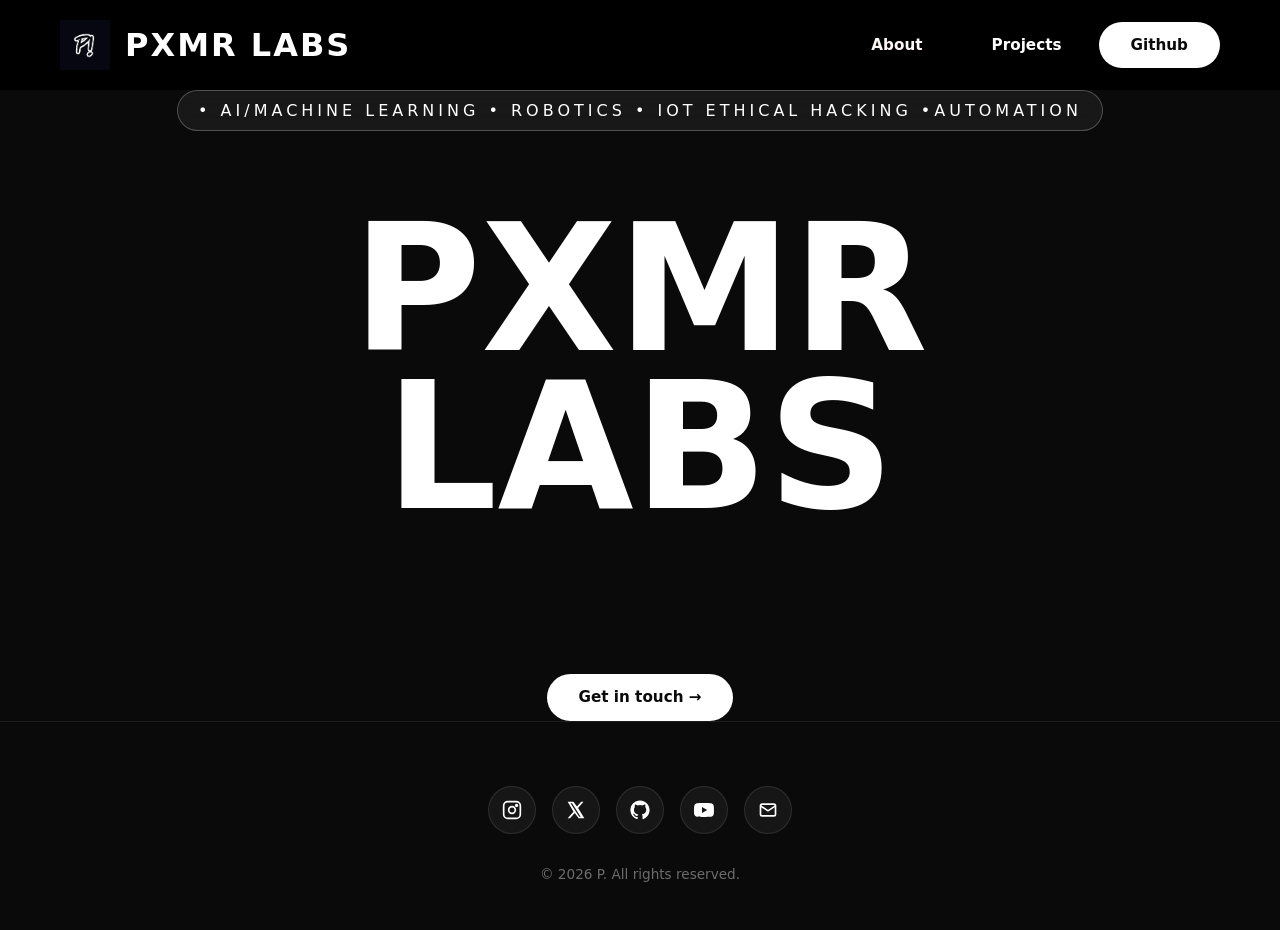
==== index.html @ 95b5a5c1 "Add files via upload" ====
<!doctype html>
<html lang="en">
<head>
  <meta charset="utf-8" />
  <meta name="viewport" content="width=device-width,initial-scale=1" />
  <title>P's Capital.XMR</title>
  <meta name="description" content="Personal portfolio — design, code, and creative work." />
  <link rel="icon" href="p.png" />
  <link rel="stylesheet" href="styles.css" />
</head>
<body>
  <div class="portfolio-root">
    <nav class="navbar">
      <div class="logo-container">
      <img src="P.png" alt="P logo" class="nav-logo">
      <p><span>PXMR LABS</span></p>
  </div>

      <div class="nav-links">
        <a href="about.html" class="nav-about">About</a>
        <a href="projects.html" class="nav-projects">Projects</a>
        <a href="https://github.com/Tshego-xmr" class="nav-github">Github</a>
      </div>
    </nav>

    <section class="hero">
      <div class="tag">
         • AI/MACHINE LEARNING • ROBOTICS • IoT Ethical Hacking •AUTOMATION
      </div>
      <div class="logo-wrap" aria-label="Hover the logo">
        <div class="logo-3d">
          <h1>
            PXMR <br> 
            LABS
          </h1>
      <a href="#contact" class="hero-cta">Get in touch →</a>
    </section>
    <footer id="contact" class="contact">
      <div class="socials">
        <a href="https://www.instagram.com/p_capial.xmr/" target="_blank" rel="noopener noreferrer" aria-label="Instagram">
          <svg viewBox="0 0 24 24" fill="none" stroke="currentColor" stroke-width="2"><rect x="2" y="2" width="20" height="20" rx="5"/><circle cx="12" cy="12" r="4"/><circle cx="17.5" cy="6.5" r="1" fill="currentColor"/></svg>
        </a>
        <a href="https://x.com/P_sniperrrrrrr3" target="_blank" rel="noopener noreferrer" aria-label="Twitter / X">
          <svg viewBox="0 0 24 24" fill="currentColor"><path d="M18.244 2H21l-6.52 7.45L22 22h-6.78l-4.78-6.27L4.8 22H2l7.02-8L2 2h6.91l4.32 5.72L18.244 2zm-2.38 18h1.72L7.21 4H5.4l10.46 16z"/></svg>
        </a>
        <a href="https://github.com/Tshego-xmr" target="_blank" rel="noopener noreferrer" aria-label="GitHub">
          <svg viewBox="0 0 24 24" fill="currentColor"><path d="M12 .5C5.65.5.5 5.65.5 12c0 5.08 3.29 9.39 7.86 10.91.58.1.79-.25.79-.56v-2c-3.2.7-3.87-1.37-3.87-1.37-.52-1.33-1.28-1.68-1.28-1.68-1.05-.72.08-.7.08-.7 1.16.08 1.78 1.2 1.78 1.2 1.03 1.77 2.7 1.26 3.36.96.1-.75.4-1.26.73-1.55-2.55-.29-5.24-1.28-5.24-5.7 0-1.26.45-2.28 1.2-3.08-.12-.3-.52-1.48.11-3.08 0 0 .97-.31 3.18 1.18a11 11 0 015.78 0c2.21-1.49 3.18-1.18 3.18-1.18.63 1.6.23 2.78.11 3.08.75.8 1.2 1.82 1.2 3.08 0 4.43-2.69 5.4-5.25 5.69.41.36.78 1.06.78 2.14v3.17c0 .31.21.67.8.56C20.21 21.39 23.5 17.08 23.5 12 23.5 5.65 18.35.5 12 .5z"/></svg>
        </a>
        <a href="https://youtube.com" target="_blank" rel="noopener noreferrer" aria-label="YouTube">
          <svg viewBox="0 0 24 24" fill="currentColor"><path d="M23.5 6.2a3 3 0 00-2.1-2.1C19.5 3.6 12 3.6 12 3.6s-7.5 0-9.4.5A3 3 0 00.5 6.2C0 8.1 0 12 0 12s0 3.9.5 5.8a3 3 0 002.1 2.1c1.9.5 9.4.5 9.4.5s7.5 0 9.4-.5a3 3 0 002.1-2.1c.5-1.9.5-5.8.5-5.8s0-3.9-.5-5.8zM9.6 15.6V8.4l6.3 3.6-6.3 3.6z"/></svg>
        </a>
        <a href="mailto:pscapital4@gmail.com?subject=Portfolio%20Inquiry" aria-label="Email" aria-label="Email">
          <svg viewBox="0 0 24 24" fill="none" stroke="currentColor" stroke-width="2"><rect x="3" y="5" width="18" height="14" rx="2"/><path d="M3 7l9 6 9-6"/></svg>
        </a>
      </div>
      <div class="copy">© <span id="year"></span> P. All rights reserved.</div>
    </footer>
  </div>
  <script src="script.js"></script>
</body>
</html>
---- styles.css ----
* { box-sizing: border-box; }
html, body { margin: 0; padding: 0; }

.portfolio-root {
  min-height: 100vh;
  background: #0a0a0a;
  color: #fafafa;
  font-family: 'Inter', system-ui, -apple-system, sans-serif;
  display: flex;
  flex-direction: column;
  perspective: 1200px;
  overflow-x: hidden;
}

.navbar{
    height:90px;
    background:rgb(0, 0, 0);

    display:flex;
    justify-content:space-between;
    align-items:center;

    padding:0 60px;
}

.logo-container{
    display:flex;
    align-items:center;
    gap:15px;
}

.logo-container img{
    width:50px;
    height:50px;
    object-fit:contain;
}

.logo-container span{
    color:rgb(255, 255, 255);
    font-size:2rem;
    font-weight:900;
    letter-spacing:2px;
}
.nav-about {
  display: inline-flex;
  align-items: center;
  gap: 0.5rem;
  padding: 0.9rem 2rem;
  background: #000000;
  color: #fff7f7;
  border-radius: 15px;
  text-decoration: none;
  font-weight: 600;
  font-size: 0.95rem;
  transition: transform 0.2s, box-shadow 0.2s;
}
.nav-about:hover {
  transform: translateY(-2px);
  box-shadow: 0 10px 30px rgba(255,255,255,0.2);
}

.nav-projects {
  display: inline-flex;
  align-items: center;
  gap: 0.5rem;
  padding: 0.9rem 2rem;
  background: #000000;
  color: #ffffff;
  border-radius: 999px;
  text-decoration: none;
  font-weight: 600;
  font-size: 0.95rem;
  transition: transform 0.2s, box-shadow 0.2s;
}
.nav-projects:hover {
  transform: translateY(-2px);
  box-shadow: 0 10px 30px rgba(255,255,255,0.2);
}

.nav-github {
  display: inline-flex;
  align-items: center;
  gap: 0.5rem;
  padding: 0.9rem 2rem;
  background: #fff;
  color: #0a0a0a;
  border-radius: 999px;
  text-decoration: none;
  font-weight: 600;
  font-size: 0.95rem;
  transition: transform 0.2s, box-shadow 0.2s;
}
.nav-github:hover {
  transform: translateY(-2px);
  box-shadow: 0 10px 30px rgba(255,255,255,0.2);
}





.hero {
  flex: 1;
  display: flex;
  flex-direction: column;
  align-items: center;
  justify-content: center;
  text-align:center;
  padding-left:50;
  gap: 2.5rem;
}
.tag{
  display:inline-block;
  
  padding:10px 20px;

  border:1px solid rgba(255,255,255,0.25);
  border-radius:999px;

  background:rgba(255,255,255,0.06);

  color:white;

  font: size 10px;
  letter-spacing:4px;
  text-transform:uppercase;

  backdrop-filter:blur(10px);
}

.hero h1{

    margin-top:40px;
    margin-left:0;
    padding-left:0;


    color:white;

    font-size:11rem;
    font-weight:900;

    line-height:0.9;
    text-transform:uppercase;
    position: relative;
    left: 0;
    margin-left: 0;
    padding-left: 0;
}

/* MOBILE */

@media(max-width:768px){

    .navbar{
        flex-direction:column;
        height:auto;
        padding:20px;
        gap:20px;
    }

    .nav-links{
        flex-wrap:wrap;
        justify-content:center;
        gap:20px;
    }
    .nav-about{
        flex-wrap:wrap;
        justify-content:center;
        gap:20px;

    }
    .nav-projects{
        flex-wrap:wrap;
        justify-content:center;
        gap:20px;

    }
    .nav-{
        flex-wrap:wrap;
        justify-content:center;
        gap:20px;

    }

    .hero{
        padding-left:30px;
        padding-top:60px;
    }

    .hero h1{
        font-size:5rem;
    }

    .tag{
        font-size:12px;
        letter-spacing:2px;
    }

}
.hero-cta {
  display: inline-flex;
  align-items: center;
  gap: 0.5rem;
  padding: 0.9rem 2rem;
  background: #fff;
  color: #0a0a0a;
  border-radius: 999px;
  text-decoration: none;
  font-weight: 600;
  font-size: 0.95rem;
  transition: transform 0.2s, box-shadow 0.2s;
}
.hero-cta:hover {
  transform: translateY(-2px);
  box-shadow: 0 10px 30px rgba(255,255,255,0.2);
}

.contact {
  border-top: 1px solid rgba(255,255,255,0.08);
  padding: 4rem 2rem 3rem;
  text-align: center;
}
.contact h2 {
  font-size: 2rem;
  font-weight: 700;
  margin: 0 0 0.5rem;
  letter-spacing: -0.02em;
}
.contact p {
  color: rgba(255,255,255,0.6);
  margin: 0 0 2rem;
}
.socials {
  display: flex;
  gap: 1rem;
  justify-content: center;
  flex-wrap: wrap;
  margin-bottom: 2rem;
}
.socials a {
  display: inline-flex;
  align-items: center;
  justify-content: center;
  width: 48px;
  height: 48px;
  border-radius: 50%;
  background: rgba(255,255,255,0.05);
  border: 1px solid rgba(255,255,255,0.1);
  color: #fff;
  transition: all 0.25s;
}
.socials a:hover {
  background: #fff;
  color: #0a0a0a;
  transform: translateY(-3px);
}
.socials svg { width: 20px; height: 20px; }
.copy {
  color: rgba(255,255,255,0.4);
  font-size: 0.85rem;
}

@media (max-width: 640px) {
  .portfolio-nav { padding: 1.25rem 1.25rem; }
  .nav-links { gap: 1rem; }
  .logo-3d { width: 180px; height: 180px; }
}

.page-content{
    max-width:1200px;
    margin:auto;

    padding:80px 40px;

    color:white;
}

.page-content h1{
    font-size:clamp(3rem,8vw,6rem);
    margin-bottom:30px;
}

.page-content p{
    font-size:1.1rem;
    line-height:1.8;
    color:#bdbdbd;
}

.skills{
    display:grid;
    grid-template-columns:repeat(auto-fit,minmax(250px,1fr));
    gap:25px;
    margin-top:50px;
}

.card{
    background:#111;
    border:1px solid #222;

    padding:30px;
    border-radius:20px;
}

.project-grid{
    display:grid;
    grid-template-columns:repeat(auto-fit,minmax(300px,1fr));
    gap:25px;
    margin-top:50px;
}

.project-card{
    background:#111;
    border:1px solid #222;

    padding:30px;
    border-radius:20px;

    transition:0.3s;
}

.project-card:hover{
    transform:translateY(-5px);
    border-color:white;
}
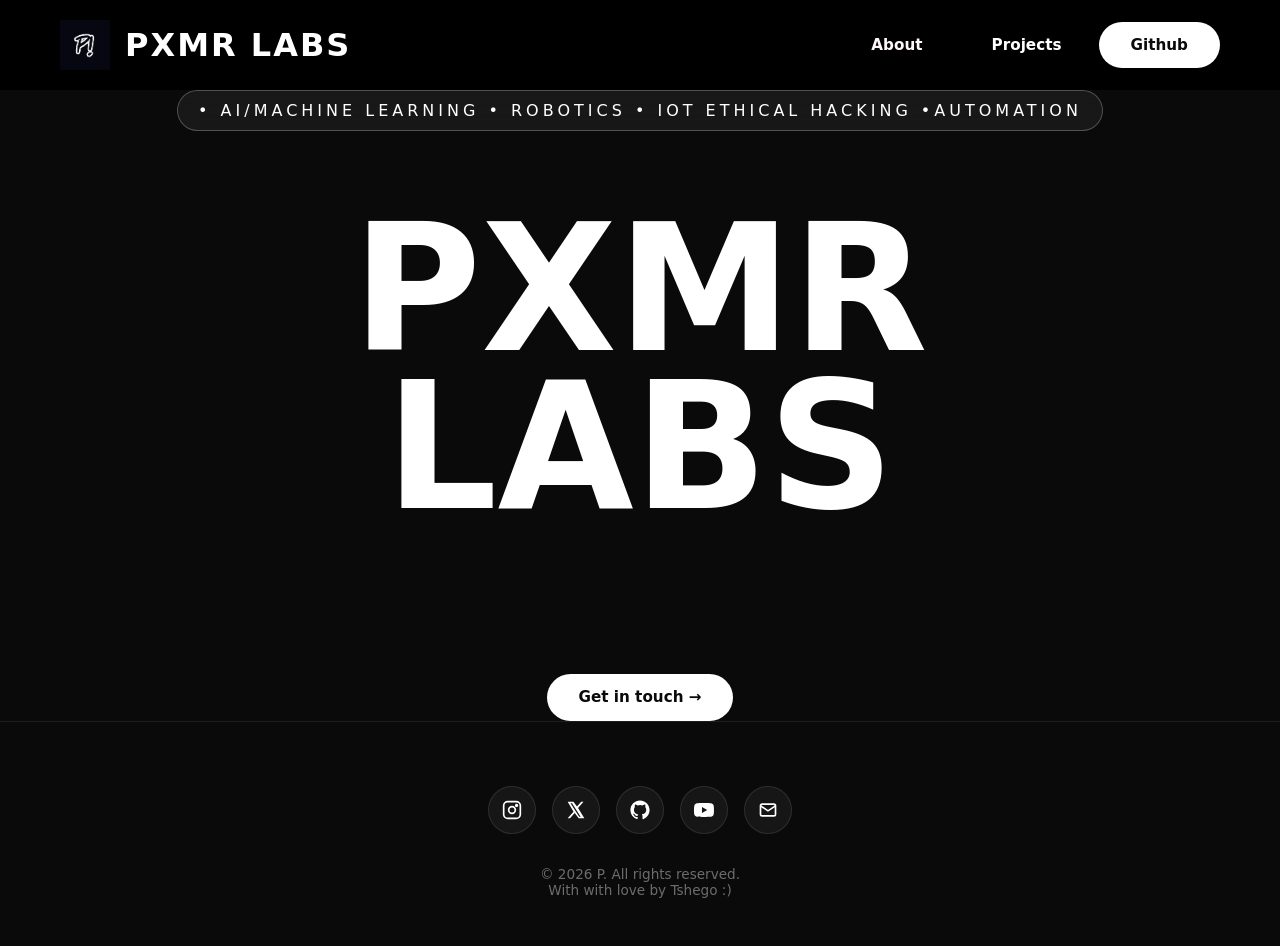
==== commit cdbd1e3d: "Update footer with additional credit message" ====
--- a/index.html
+++ b/index.html
@@ -53,7 +53,7 @@
           <svg viewBox="0 0 24 24" fill="none" stroke="currentColor" stroke-width="2"><rect x="3" y="5" width="18" height="14" rx="2"/><path d="M3 7l9 6 9-6"/></svg>
         </a>
       </div>
-      <div class="copy">© <span id="year"></span> P. All rights reserved.</div>
+      <div class="copy">© <span id="year"></span> P. All rights reserved. <br> With with love by Tshego :)</div>
     </footer>
   </div>
   <script src="script.js"></script>
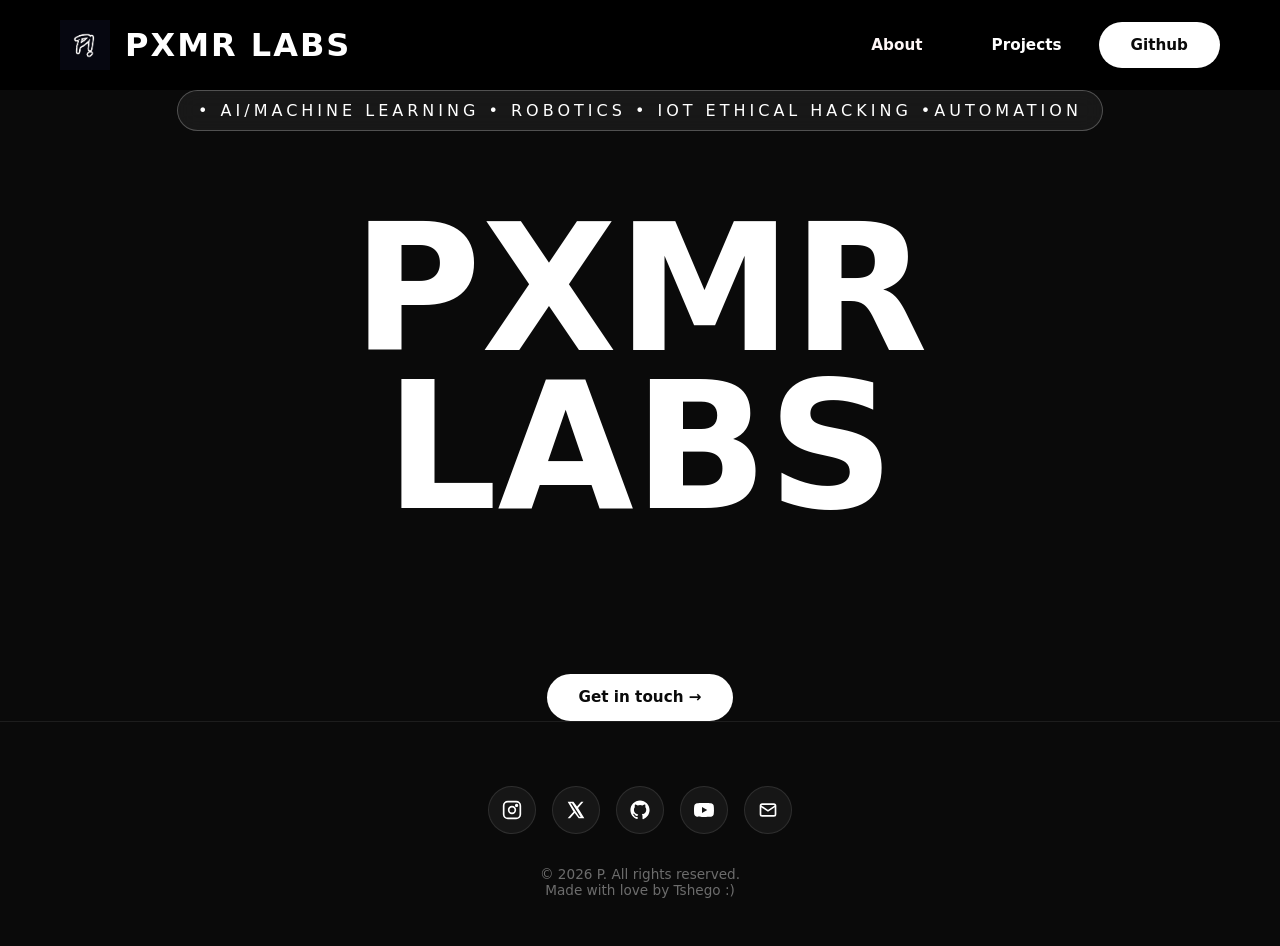
==== commit 75bd39aa: "Update index.html" ====
--- a/index.html
+++ b/index.html
@@ -53,7 +53,7 @@
           <svg viewBox="0 0 24 24" fill="none" stroke="currentColor" stroke-width="2"><rect x="3" y="5" width="18" height="14" rx="2"/><path d="M3 7l9 6 9-6"/></svg>
         </a>
       </div>
-      <div class="copy">© <span id="year"></span> P. All rights reserved. <br> With with love by Tshego :)</div>
+      <div class="copy">© <span id="year"></span> P. All rights reserved. <br> Made with love by Tshego :)</div>
     </footer>
   </div>
   <script src="script.js"></script>
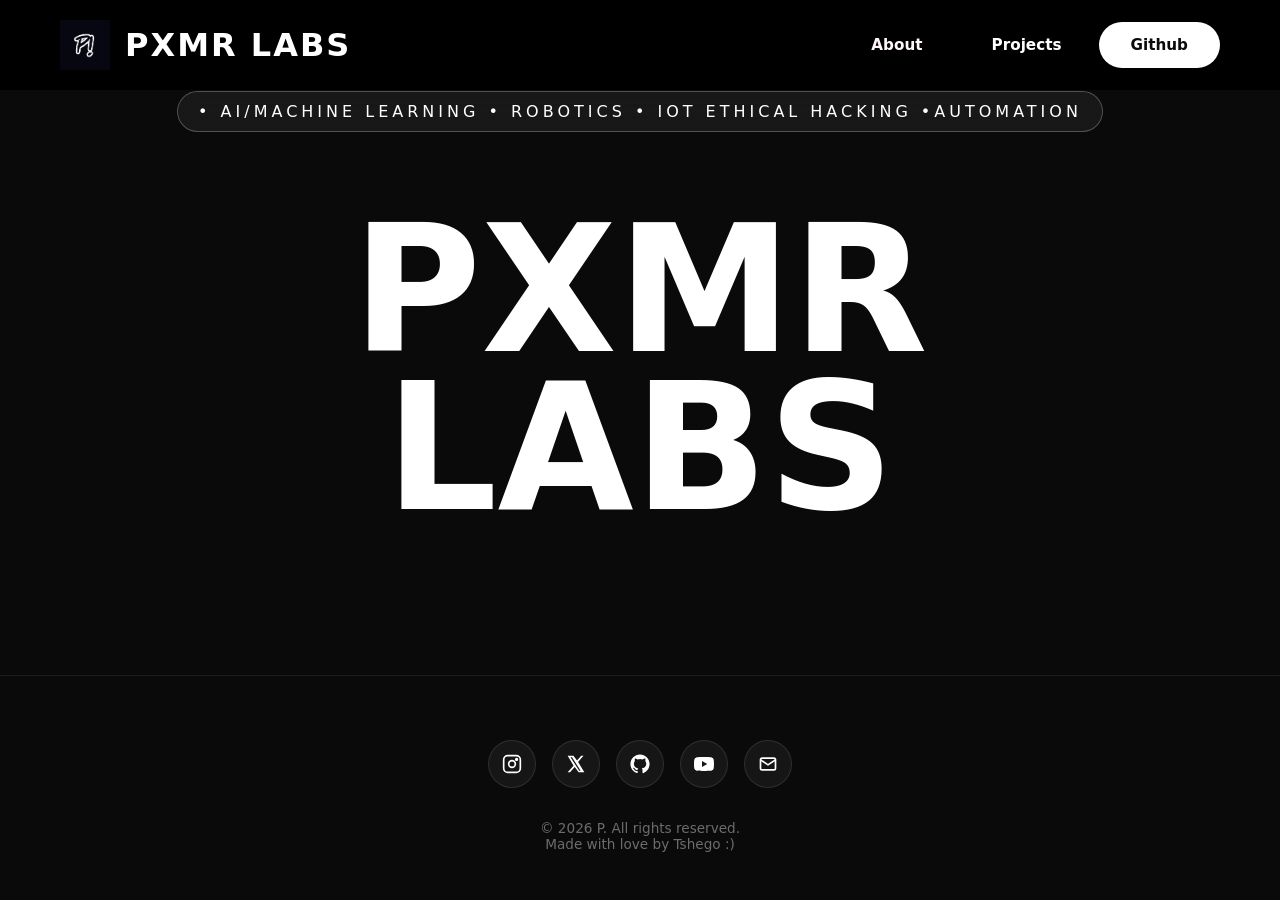
==== commit 7f1b742e: "Remove 'Get in touch' link from index.html" ====
--- a/index.html
+++ b/index.html
@@ -5,7 +5,7 @@
   <meta name="viewport" content="width=device-width,initial-scale=1" />
   <title>P's Capital.XMR</title>
   <meta name="description" content="Personal portfolio — design, code, and creative work." />
-  <link rel="icon" href="p.png" />
+  <link rel="icon" href="P.png" />
   <link rel="stylesheet" href="styles.css" />
 </head>
 <body>
@@ -33,7 +33,6 @@
             PXMR <br> 
             LABS
           </h1>
-      <a href="#contact" class="hero-cta">Get in touch →</a>
     </section>
     <footer id="contact" class="contact">
       <div class="socials">
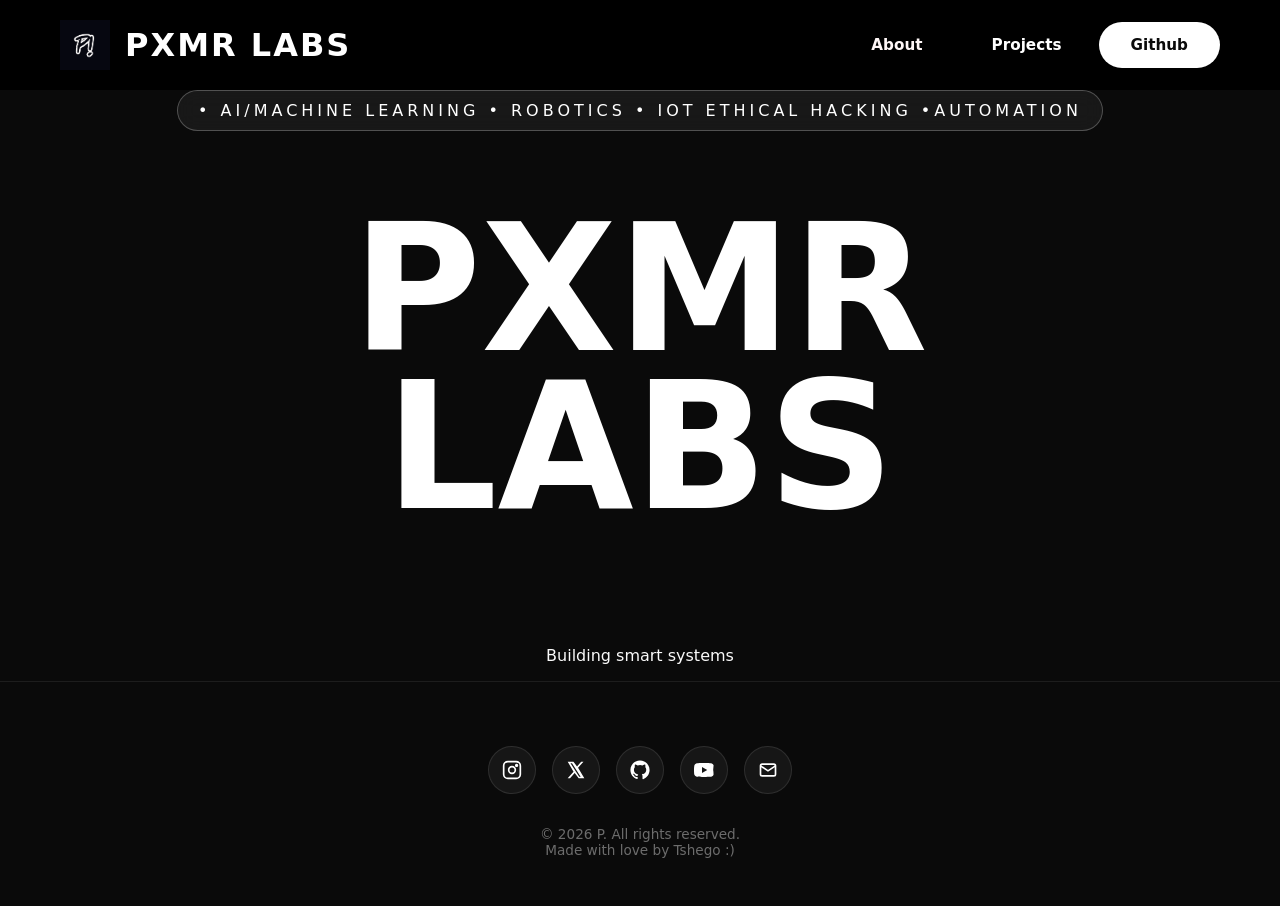
==== commit 687b79c1: "Refactor index.html for better structure and accessibility Updated HTML structure and improved acces" ====
--- a/index.html
+++ b/index.html
@@ -2,20 +2,19 @@
 <html lang="en">
 <head>
   <meta charset="utf-8" />
-  <meta name="viewport" content="width=device-width,initial-scale=1" />
+  <meta name="viewport" content="width=device-width, initial-scale=1" />
   <title>P's Capital.XMR</title>
   <meta name="description" content="Personal portfolio — design, code, and creative work." />
   <link rel="icon" href="P.png" />
   <link rel="stylesheet" href="styles.css" />
 </head>
 <body>
-  <div class="portfolio-root">
-    <nav class="navbar">
+  <div class="portfolio-root home-page">
+    <nav class="navbar" aria-label="Primary navigation">
       <div class="logo-container">
-      <img src="P.png" alt="P logo" class="nav-logo">
-      <p><span>PXMR LABS</span></p>
-  </div>
-
+        <img src="P.png" alt="P logo" class="nav-logo">
+        <p><span>PXMR LABS</span></p>
+      </div>
       <div class="nav-links">
         <a href="about.html" class="nav-about">About</a>
         <a href="projects.html" class="nav-projects">Projects</a>
@@ -23,17 +22,18 @@
       </div>
     </nav>
 
-    <section class="hero">
-      <div class="tag">
-         • AI/MACHINE LEARNING • ROBOTICS • IoT Ethical Hacking •AUTOMATION
+    <main class="hero">
+      <div class="hero-intro">
+        <div class="tag">• AI/MACHINE LEARNING • ROBOTICS • IoT Ethical Hacking •AUTOMATION</div>
       </div>
       <div class="logo-wrap" aria-label="Hover the logo">
         <div class="logo-3d">
-          <h1>
-            PXMR <br> 
-            LABS
-          </h1>
-    </section>
+          <h1>PXMR <br> LABS</h1>
+          <p class="motto">Building smart systems</p>
+        </div>
+      </div>
+    </main>
+
     <footer id="contact" class="contact">
       <div class="socials">
         <a href="https://www.instagram.com/p_capial.xmr/" target="_blank" rel="noopener noreferrer" aria-label="Instagram">
@@ -46,9 +46,9 @@
           <svg viewBox="0 0 24 24" fill="currentColor"><path d="M12 .5C5.65.5.5 5.65.5 12c0 5.08 3.29 9.39 7.86 10.91.58.1.79-.25.79-.56v-2c-3.2.7-3.87-1.37-3.87-1.37-.52-1.33-1.28-1.68-1.28-1.68-1.05-.72.08-.7.08-.7 1.16.08 1.78 1.2 1.78 1.2 1.03 1.77 2.7 1.26 3.36.96.1-.75.4-1.26.73-1.55-2.55-.29-5.24-1.28-5.24-5.7 0-1.26.45-2.28 1.2-3.08-.12-.3-.52-1.48.11-3.08 0 0 .97-.31 3.18 1.18a11 11 0 015.78 0c2.21-1.49 3.18-1.18 3.18-1.18.63 1.6.23 2.78.11 3.08.75.8 1.2 1.82 1.2 3.08 0 4.43-2.69 5.4-5.25 5.69.41.36.78 1.06.78 2.14v3.17c0 .31.21.67.8.56C20.21 21.39 23.5 17.08 23.5 12 23.5 5.65 18.35.5 12 .5z"/></svg>
         </a>
         <a href="https://youtube.com" target="_blank" rel="noopener noreferrer" aria-label="YouTube">
-          <svg viewBox="0 0 24 24" fill="currentColor"><path d="M23.5 6.2a3 3 0 00-2.1-2.1C19.5 3.6 12 3.6 12 3.6s-7.5 0-9.4.5A3 3 0 00.5 6.2C0 8.1 0 12 0 12s0 3.9.5 5.8a3 3 0 002.1 2.1c1.9.5 9.4.5 9.4.5s7.5 0 9.4-.5a3 3 0 002.1-2.1c.5-1.9.5-5.8.5-5.8s0-3.9-.5-5.8zM9.6 15.6V8.4l6.3 3.6-6.3 3.6z"/></svg>
+          <svg viewBox="0 0 24 24" fill="currentColor"><path d="M23.5 6.2a3 3 0 00-2.1-2.1C19.5 3.6 12 3.6 12 3.6s-7.5 0-9.4.5A3 3 0 00.5 6.2C0 8.1 0 12 0 12s0 3.9.5 5.8a3 3 0 002.1 2.1c1.9.5 9.4.5 9.4.5s7.5 0 9.4-.5a3 3 0 002.1-2.1s0-3.9-.5-5.8zM9.6 15.6V8.4l6.3 3.6-6.3 3.6z"/></svg>
         </a>
-        <a href="mailto:pscapital4@gmail.com?subject=Portfolio%20Inquiry" aria-label="Email" aria-label="Email">
+        <a href="mailto:pscapital4@gmail.com?subject=Portfolio%20Inquiry" aria-label="Email">
           <svg viewBox="0 0 24 24" fill="none" stroke="currentColor" stroke-width="2"><rect x="3" y="5" width="18" height="14" rx="2"/><path d="M3 7l9 6 9-6"/></svg>
         </a>
       </div>
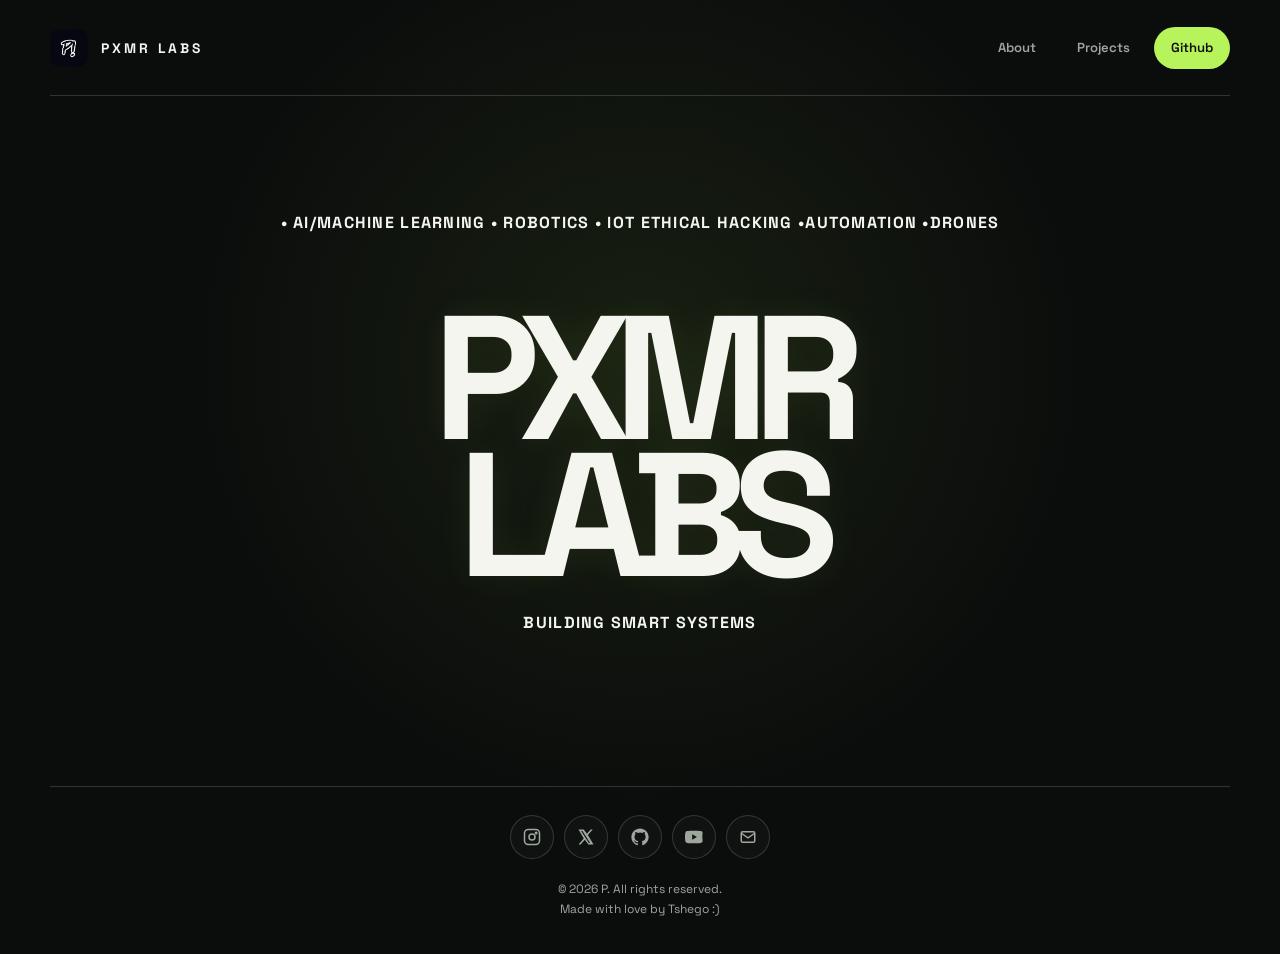
==== commit c4e5baef: "Add 'DRONES' to the tags in index.html" ====
--- a/index.html
+++ b/index.html
@@ -24,7 +24,7 @@
 
     <main class="hero">
       <div class="hero-intro">
-        <div class="tag">• AI/MACHINE LEARNING • ROBOTICS • IoT Ethical Hacking •AUTOMATION</div>
+        <div class="tag">• AI/MACHINE LEARNING • ROBOTICS • IoT Ethical Hacking •AUTOMATION •DRONES</div>
       </div>
       <div class="logo-wrap" aria-label="Hover the logo">
         <div class="logo-3d">
--- a/styles.css
+++ b/styles.css
@@ -1,325 +1,61 @@
-* { box-sizing: border-box; }
-html, body { margin: 0; padding: 0; }
+@import url('https://fonts.googleapis.com/css2?family=DM+Mono:wght@400;500&family=Space+Grotesk:wght@400;500;600;700&display=swap');
 
-.portfolio-root {
-  min-height: 100vh;
-  background: #0a0a0a;
-  color: #fafafa;
-  font-family: 'Inter', system-ui, -apple-system, sans-serif;
-  display: flex;
-  flex-direction: column;
-  perspective: 1200px;
-  overflow-x: hidden;
+:root {
+  --bg: #0b0d0c;
+  --surface: #121614;
+  --surface-strong: #191e1b;
+  --text: #f4f5ef;
+  --muted: #9ea79e;
+  --faint: rgba(244, 245, 239, 0.12);
+  --line: rgba(244, 245, 239, 0.16);
+  --accent: #b7f35a;
+  --accent-soft: rgba(183, 243, 90, 0.14);
+  --content: min(1180px, calc(100% - 48px));
 }
 
-.navbar{
-    height:90px;
-    background:rgb(0, 0, 0);
-
-    display:flex;
-    justify-content:space-between;
-    align-items:center;
-
-    padding:0 60px;
-}
-
-.logo-container{
-    display:flex;
-    align-items:center;
-    gap:15px;
-}
-
-.logo-container img{
-    width:50px;
-    height:50px;
-    object-fit:contain;
-}
-
-.logo-container span{
-    color:rgb(255, 255, 255);
-    font-size:2rem;
-    font-weight:900;
-    letter-spacing:2px;
-}
-.nav-about {
-  display: inline-flex;
-  align-items: center;
-  gap: 0.5rem;
-  padding: 0.9rem 2rem;
-  background: #000000;
-  color: #fff7f7;
-  border-radius: 15px;
-  text-decoration: none;
-  font-weight: 600;
-  font-size: 0.95rem;
-  transition: transform 0.2s, box-shadow 0.2s;
-}
-.nav-about:hover {
-  transform: translateY(-2px);
-  box-shadow: 0 10px 30px rgba(255,255,255,0.2);
-}
-
-.nav-projects {
-  display: inline-flex;
-  align-items: center;
-  gap: 0.5rem;
-  padding: 0.9rem 2rem;
-  background: #000000;
-  color: #ffffff;
-  border-radius: 999px;
-  text-decoration: none;
-  font-weight: 600;
-  font-size: 0.95rem;
-  transition: transform 0.2s, box-shadow 0.2s;
-}
-.nav-projects:hover {
-  transform: translateY(-2px);
-  box-shadow: 0 10px 30px rgba(255,255,255,0.2);
-}
-
-.nav-github {
-  display: inline-flex;
-  align-items: center;
-  gap: 0.5rem;
-  padding: 0.9rem 2rem;
-  background: #fff;
-  color: #0a0a0a;
-  border-radius: 999px;
-  text-decoration: none;
-  font-weight: 600;
-  font-size: 0.95rem;
-  transition: transform 0.2s, box-shadow 0.2s;
-}
-.nav-github:hover {
-  transform: translateY(-2px);
-  box-shadow: 0 10px 30px rgba(255,255,255,0.2);
-}
-
-
-
-
-
-.hero {
-  flex: 1;
-  display: flex;
-  flex-direction: column;
-  align-items: center;
-  justify-content: center;
-  text-align:center;
-  padding-left:50;
-  gap: 2.5rem;
-}
-.tag{
-  display:inline-block;
-  
-  padding:10px 20px;
-
-  border:1px solid rgba(255,255,255,0.25);
-  border-radius:999px;
-
-  background:rgba(255,255,255,0.06);
-
-  color:white;
-
-  font: size 10px;
-  letter-spacing:4px;
-  text-transform:uppercase;
-
-  backdrop-filter:blur(10px);
-}
-
-.hero h1{
-
-    margin-top:40px;
-    margin-left:0;
-    padding-left:0;
-
-
-    color:white;
-
-    font-size:11rem;
-    font-weight:900;
-
-    line-height:0.9;
-    text-transform:uppercase;
-    position: relative;
-    left: 0;
-    margin-left: 0;
-    padding-left: 0;
-}
-
-/* MOBILE */
-
-@media(max-width:768px){
-
-    .navbar{
-        flex-direction:column;
-        height:auto;
-        padding:20px;
-        gap:20px;
-    }
-
-    .nav-links{
-        flex-wrap:wrap;
-        justify-content:center;
-        gap:20px;
-    }
-    .nav-about{
-        flex-wrap:wrap;
-        justify-content:center;
-        gap:20px;
-
-    }
-    .nav-projects{
-        flex-wrap:wrap;
-        justify-content:center;
-        gap:20px;
-
-    }
-    .nav-{
-        flex-wrap:wrap;
-        justify-content:center;
-        gap:20px;
-
-    }
-
-    .hero{
-        padding-left:30px;
-        padding-top:60px;
-    }
-
-    .hero h1{
-        font-size:5rem;
-    }
-
-    .tag{
-        font-size:12px;
-        letter-spacing:2px;
-    }
-
-}
-.hero-cta {
-  display: inline-flex;
-  align-items: center;
-  gap: 0.5rem;
-  padding: 0.9rem 2rem;
-  background: #fff;
-  color: #0a0a0a;
-  border-radius: 999px;
-  text-decoration: none;
-  font-weight: 600;
-  font-size: 0.95rem;
-  transition: transform 0.2s, box-shadow 0.2s;
-}
-.hero-cta:hover {
-  transform: translateY(-2px);
-  box-shadow: 0 10px 30px rgba(255,255,255,0.2);
-}
-
-.contact {
-  border-top: 1px solid rgba(255,255,255,0.08);
-  padding: 4rem 2rem 3rem;
-  text-align: center;
-}
-.contact h2 {
-  font-size: 2rem;
-  font-weight: 700;
-  margin: 0 0 0.5rem;
-  letter-spacing: -0.02em;
-}
-.contact p {
-  color: rgba(255,255,255,0.6);
-  margin: 0 0 2rem;
-}
-.socials {
-  display: flex;
-  gap: 1rem;
-  justify-content: center;
-  flex-wrap: wrap;
-  margin-bottom: 2rem;
-}
-.socials a {
-  display: inline-flex;
-  align-items: center;
-  justify-content: center;
-  width: 48px;
-  height: 48px;
-  border-radius: 50%;
-  background: rgba(255,255,255,0.05);
-  border: 1px solid rgba(255,255,255,0.1);
-  color: #fff;
-  transition: all 0.25s;
-}
-.socials a:hover {
-  background: #fff;
-  color: #0a0a0a;
-  transform: translateY(-3px);
-}
-.socials svg { width: 20px; height: 20px; }
-.copy {
-  color: rgba(255,255,255,0.4);
-  font-size: 0.85rem;
-}
-
-@media (max-width: 640px) {
-  .portfolio-nav { padding: 1.25rem 1.25rem; }
-  .nav-links { gap: 1rem; }
-  .logo-3d { width: 180px; height: 180px; }
-}
-
-.page-content{
-    max-width:1200px;
-    margin:auto;
-
-    padding:80px 40px;
-
-    color:white;
-}
-
-.page-content h1{
-    font-size:clamp(3rem,8vw,6rem);
-    margin-bottom:30px;
-}
-
-.page-content p{
-    font-size:1.1rem;
-    line-height:1.8;
-    color:#bdbdbd;
-}
-
-.skills{
-    display:grid;
-    grid-template-columns:repeat(auto-fit,minmax(250px,1fr));
-    gap:25px;
-    margin-top:50px;
-}
-
-.card{
-    background:#111;
-    border:1px solid #222;
-
-    padding:30px;
-    border-radius:20px;
-}
-
-.project-grid{
-    display:grid;
-    grid-template-columns:repeat(auto-fit,minmax(300px,1fr));
-    gap:25px;
-    margin-top:50px;
-}
-
-.project-card{
-    background:#111;
-    border:1px solid #222;
-
-    padding:30px;
-    border-radius:20px;
-
-    transition:0.3s;
-}
-
-.project-card:hover{
-    transform:translateY(-5px);
-    border-color:white;
-}
+* { box-sizing: border-box; }
+html { min-width: 320px; background: var(--bg); }
+body { margin: 0; min-width: 320px; background: var(--bg); color: var(--text); font-family: 'Space Grotesk', system-ui, sans-serif; }
+a { color: inherit; }
+.portfolio-root { min-height: 100svh; position: relative; overflow: hidden; background: radial-gradient(circle at 50% 38%, rgba(183,243,90,.08), transparent 28rem), var(--bg); }
+.portfolio-root::before { content: ''; position: fixed; inset: 0; pointer-events: none; opacity: .38; background-image: linear-gradient(rgba(255,255,255,.028) 1px, transparent 1px), linear-gradient(90deg, rgba(255,255,255,.028) 1px, transparent 1px); background-size: 64px 64px; mask-image: linear-gradient(to bottom, black, transparent 78%); }
+.navbar, .hero, .contact, .page-content { position: relative; z-index: 1; width: var(--content); margin-inline: auto; }
+.navbar { min-height: 96px; display: flex; align-items: center; justify-content: space-between; gap: 28px; border-bottom: 1px solid var(--line); }
+.logo-container { display: flex; align-items: center; gap: 13px; min-width: 0; }
+.nav-logo { width: 38px; height: 38px; object-fit: contain; border-radius: 10px; }
+.logo-container p { margin: 0; white-space: nowrap; }
+.logo-container span { font-size: .86rem; font-weight: 700; letter-spacing: .22em; }
+.nav-links { display: flex; align-items: center; justify-content: flex-end; flex-wrap: wrap; gap: 7px; }
+.nav-links a { display: inline-flex; align-items: center; min-height: 42px; padding: 0 16px; border: 1px solid transparent; border-radius: 999px; color: var(--muted); text-decoration: none; font-size: .82rem; font-weight: 600; transition: color .2s ease, border-color .2s ease, background .2s ease, transform .2s ease; }
+.nav-links a:hover { color: var(--text); border-color: var(--line); background: var(--faint); transform: translateY(-2px); }
+.nav-links a:focus-visible, .socials a:focus-visible { outline: 2px solid var(--accent); outline-offset: 4px; }
+.nav-links .nav-github { color: var(--bg); background: var(--accent); }
+.nav-links .nav-github:hover { color: var(--bg); border-color: var(--accent); background: #c9ff7d; }
+.hero { min-height: clamp(430px, calc(100svh - 210px), 700px); display: flex; flex-direction: column; align-items: center; justify-content: center; gap: clamp(30px, 5vh, 60px); padding: 52px 0 56px; text-align: center; }
+.hero-intro { display: grid; gap: 15px; justify-items: center; }
+.tag { margin: 0; color: var(--text); font-family: 'Space Grotesk', system-ui, sans-serif; font-size: clamp(.78rem, 1.6vw, 1rem); font-weight: 700; letter-spacing: .08em; line-height: 1.2; text-transform: uppercase; }
+.logo-wrap { display: grid; place-items: center; width: min(88vw, 660px); aspect-ratio: 1.7; perspective: 900px; }
+.logo-3d { display: grid; place-items: center; align-content: center; gap: clamp(18px, 3vw, 28px); width: 100%; height: 100%; transform-style: preserve-3d; animation: idle-float 6s ease-in-out infinite; }
+.logo-3d h1 { margin: 0; color: var(--text); font-size: clamp(4.4rem, 15vw, 11rem); font-weight: 700; letter-spacing: -.095em; line-height: .78; text-align: center; text-shadow: 0 0 0 transparent, 0 0 36px rgba(183,243,90,.08); transition: color .3s ease, text-shadow .3s ease, transform .3s ease; }
+.motto { margin: 0; color: var(--text); font-family: 'Space Grotesk', system-ui, sans-serif; font-size: clamp(.78rem, 1.6vw, 1rem); font-weight: 700; letter-spacing: .08em; line-height: 1.2; text-transform: uppercase; }
+.logo-wrap:hover .logo-3d h1 { color: var(--accent); text-shadow: 0 0 34px rgba(183,243,90,.22); transform: translateY(-5px); }
+.contact { display: grid; justify-items: center; gap: 20px; padding: 28px 0 34px; border-top: 1px solid var(--line); text-align: center; }
+.socials { display: flex; flex-wrap: wrap; justify-content: center; gap: 10px; }
+.socials a { display: inline-flex; align-items: center; justify-content: center; width: 44px; height: 44px; border: 1px solid var(--line); border-radius: 50%; background: rgba(255,255,255,.025); color: var(--muted); transition: color .2s ease, border-color .2s ease, background .2s ease, transform .2s ease; }
+.socials a:hover { color: var(--bg); border-color: var(--accent); background: var(--accent); transform: translateY(-4px); }
+.socials svg { width: 18px; height: 18px; }
+.copy { color: var(--muted); font-size: .75rem; line-height: 1.7; }
+.page-content { min-height: calc(100svh - 96px); padding: clamp(54px, 9vw, 112px) 0 96px; }
+.page-content h1 { max-width: 900px; margin: 0 0 24px; color: var(--text); font-size: clamp(3.6rem, 10vw, 7rem); letter-spacing: -.09em; line-height: .92; }
+.page-content > p { max-width: 620px; margin: 0; color: var(--muted); font-size: clamp(1rem, 2vw, 1.2rem); line-height: 1.8; }
+.page-content h2 { margin: 72px 0 22px; color: var(--accent); font-family: 'DM Mono', monospace; font-size: .75rem; font-weight: 500; letter-spacing: .18em; text-transform: uppercase; }
+.skills, .project-grid { display: grid; grid-template-columns: repeat(3, minmax(0, 1fr)); gap: 16px; }
+.card, .project-card { min-height: 190px; padding: 26px; border: 1px solid var(--line); border-radius: 20px; background: linear-gradient(145deg, rgba(255,255,255,.05), rgba(255,255,255,.015)); transition: border-color .2s ease, background .2s ease, transform .2s ease; }
+.card:hover, .project-card:hover { border-color: rgba(183,243,90,.6); background: linear-gradient(145deg, rgba(183,243,90,.11), rgba(255,255,255,.02)); transform: translateY(-5px); }
+.card h3, .project-card h2 { margin: 0 0 20px; color: var(--text); font-size: 1.15rem; letter-spacing: -.03em; }
+.card p, .project-card p { margin: 0; color: var(--muted); line-height: 1.7; }
+@keyframes idle-float { 0%, 100% { transform: translateY(0) rotateX(0deg); } 50% { transform: translateY(-9px) rotateX(2deg); } }
+@keyframes bounce-3d { 0%, 100% { transform: scale(1); } 45% { transform: scale(1.04) translateY(-12px); } }
+@media (max-width: 820px) { :root { --content: min(100% - 32px, 680px); } .navbar { min-height: 0; padding: 20px 0; align-items: flex-start; flex-direction: column; } .nav-links { width: 100%; justify-content: flex-start; } .hero { min-height: 500px; padding: 58px 0 62px; } .skills, .project-grid { grid-template-columns: repeat(2, minmax(0, 1fr)); } }
+@media (max-width: 560px) { :root { --content: calc(100% - 28px); } .navbar { gap: 18px; } .logo-container span { font-size: .76rem; letter-spacing: .16em; } .nav-links { display: grid; grid-template-columns: repeat(3, 1fr); gap: 6px; } .nav-links a { justify-content: center; min-height: 40px; padding: 0 8px; font-size: .75rem; } .hero { min-height: 470px; gap: 36px; padding: 52px 0 46px; } .tag { max-width: 100%; border-radius: 18px; padding: 10px 12px; font-size: .55rem; letter-spacing: .07em; } .logo-wrap { width: 100%; aspect-ratio: 1.35; } .logo-3d h1 { font-size: clamp(3.9rem, 20vw, 6.5rem); } .contact { padding: 24px 0 28px; } .page-content { padding-top: 56px; } .page-content h1 { font-size: clamp(3.25rem, 18vw, 5rem); } .page-content h2 { margin-top: 54px; } .skills, .project-grid { grid-template-columns: 1fr; } .card, .project-card { min-height: auto; } }
+@media (prefers-reduced-motion: reduce) { *, *::before, *::after { scroll-behavior: auto !important; animation-duration: .01ms !important; animation-iteration-count: 1 !important; transition-duration: .01ms !important; } }
